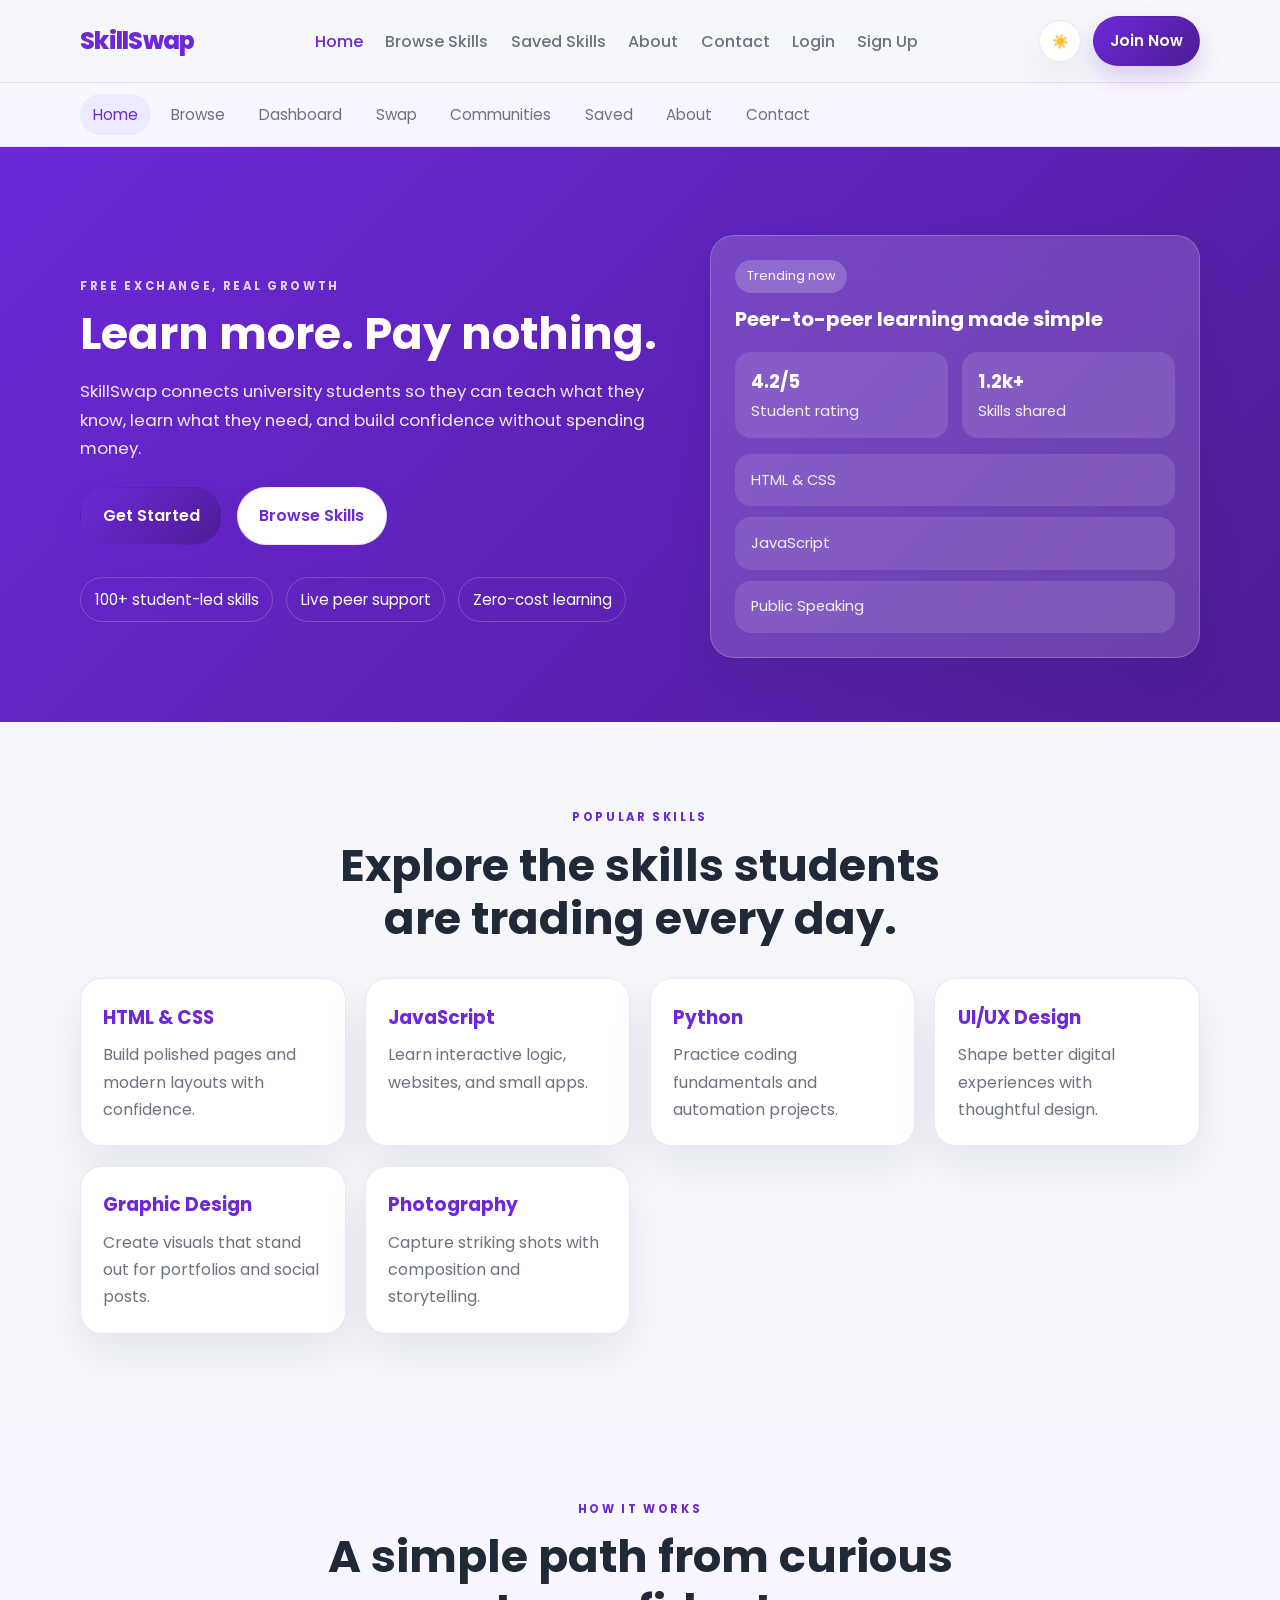
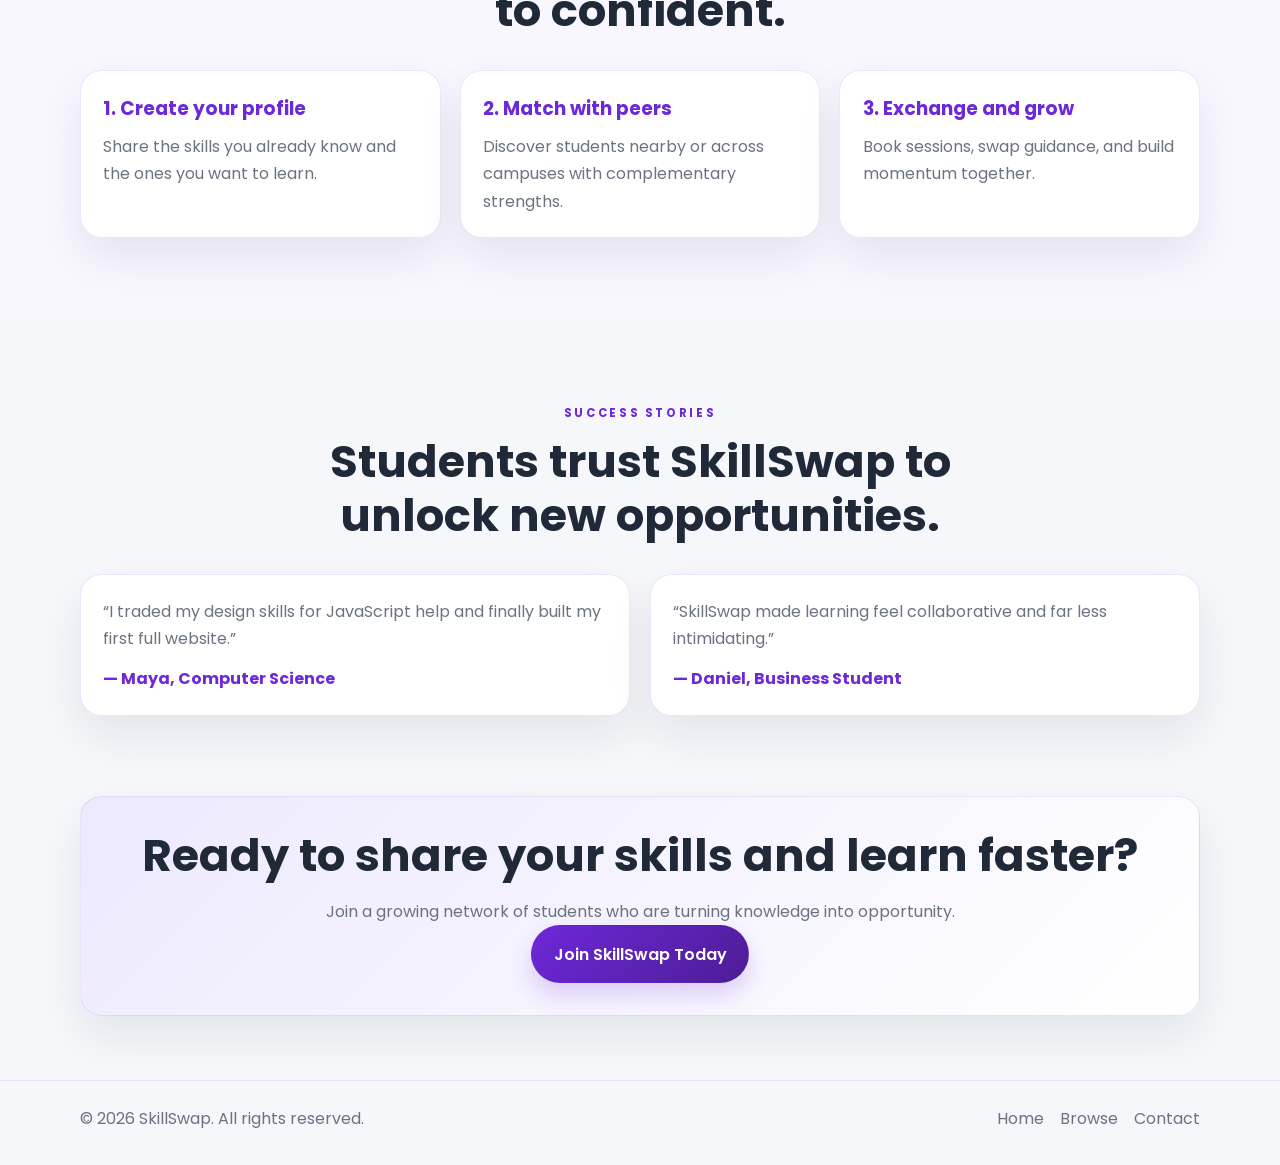
==== index.html @ 68f33d61 "feat: add all pages and assets" ====
<!DOCTYPE html>
<html lang="en">
  <head>
    <meta charset="UTF-8" />
    <meta name="viewport" content="width=device-width, initial-scale=1.0" />
    <title>SkillSwap | Learn by Sharing</title>
    <meta name="description" content="SkillSwap helps university students exchange skills for free and grow together." />
    <link rel="preconnect" href="https://fonts.googleapis.com" />
    <link rel="preconnect" href="https://fonts.gstatic.com" crossorigin />
    <link href="https://fonts.googleapis.com/css2?family=Poppins:wght@300;400;500;600;700;800&display=swap" rel="stylesheet" />
    <link rel="stylesheet" href="css/style.css" />
  </head>
  <body>
    <header class="site-header">
      <nav class="navbar container">
        <a href="index.html" class="logo">SkillSwap</a>

        <button class="nav-toggle" aria-label="Toggle navigation" aria-expanded="false">
          <span></span>
          <span></span>
          <span></span>
        </button>

        <ul class="nav-links">
          <li><a href="index.html" class="active">Home</a></li>
          <li><a href="browse.html">Browse Skills</a></li>
         
          <li><a href="saved-skills.html">Saved Skills</a></li>
          <li><a href="about.html">About</a></li>
          <li><a href="contact.html">Contact</a></li>
          <li><a href="login.html" data-auth="login">Login</a></li>
          <li><a href="signup.html" data-auth="signup">Sign Up</a></li>
        </ul>

        <div class="nav-actions">
          <button class="theme-toggle" type="button" aria-label="Toggle color theme">
            <span class="theme-toggle__icon">☀️</span>
          </button>
          <a href="contact.html" class="btn btn-sm">Join Now</a>
        </div>
      </nav>
    </header>

    <main>
      <section class="hero">
        <div class="container hero-grid">
          <div class="hero-copy">
            <p class="eyebrow">Free exchange, real growth</p>
            <h1>Learn more. Pay nothing.</h1>
            <p class="hero-text">
              SkillSwap connects university students so they can teach what they know, learn what they need, and build confidence without spending money.
            </p>
            <div class="hero-actions">
              <a href="browse.html" class="btn">Get Started</a>
              <a href="browse.html" class="btn btn-secondary">Browse Skills</a>
            </div>
            <ul class="hero-highlights">
              <li>100+ student-led skills</li>
              <li>Live peer support</li>
              <li>Zero-cost learning</li>
            </ul>
          </div>

          <div class="hero-card">
            <div class="hero-card__top">
              <span class="chip">Trending now</span>
              <h3>Peer-to-peer learning made simple</h3>
            </div>
            <div class="hero-card__stats">
              <div>
                <strong>4.2/5</strong>
                <span>Student rating</span>
              </div>
              <div>
                <strong>1.2k+</strong>
                <span>Skills shared</span>
              </div>
            </div>
            <div class="hero-card__list">
              <div>HTML & CSS</div>
              <div>JavaScript</div>
              <div>Public Speaking</div>
            </div>
          </div>
        </div>
      </section>

      <section class="section container">
        <div class="section-heading">
          <p class="eyebrow">Popular Skills</p>
          <h2>Explore the skills students are trading every day.</h2>
        </div>

        <div class="skills-grid">
          <article class="skill-card">
            <h3>HTML & CSS</h3>
            <p>Build polished pages and modern layouts with confidence.</p>
          </article>
          <article class="skill-card">
            <h3>JavaScript</h3>
            <p>Learn interactive logic, websites, and small apps.</p>
          </article>
          <article class="skill-card">
            <h3>Python</h3>
            <p>Practice coding fundamentals and automation projects.</p>
          </article>
          <article class="skill-card">
            <h3>UI/UX Design</h3>
            <p>Shape better digital experiences with thoughtful design.</p>
          </article>
          <article class="skill-card">
            <h3>Graphic Design</h3>
            <p>Create visuals that stand out for portfolios and social posts.</p>
          </article>
          <article class="skill-card">
            <h3>Photography</h3>
            <p>Capture striking shots with composition and storytelling.</p>
          </article>
        </div>
      </section>

      <section class="section section-alt">
        <div class="container">
          <div class="section-heading">
            <p class="eyebrow">How it works</p>
            <h2>A simple path from curious to confident.</h2>
          </div>

          <div class="steps-grid">
            <article class="info-card">
              <h3>1. Create your profile</h3>
              <p>Share the skills you already know and the ones you want to learn.</p>
            </article>
            <article class="info-card">
              <h3>2. Match with peers</h3>
              <p>Discover students nearby or across campuses with complementary strengths.</p>
            </article>
            <article class="info-card">
              <h3>3. Exchange and grow</h3>
              <p>Book sessions, swap guidance, and build momentum together.</p>
            </article>
          </div>
        </div>
      </section>

      <section class="section container">
        <div class="section-heading">
          <p class="eyebrow">Success stories</p>
          <h2>Students trust SkillSwap to unlock new opportunities.</h2>
        </div>

        <div class="testimonial-grid">
          <article class="testimonial-card">
            <p>“I traded my design skills for JavaScript help and finally built my first full website.”</p>
            <strong>— Maya, Computer Science</strong>
          </article>
          <article class="testimonial-card">
            <p>“SkillSwap made learning feel collaborative and far less intimidating.”</p>
            <strong>— Daniel, Business Student</strong>
          </article>
        </div>
      </section>

      <section class="section cta-section">
        <div class="container cta-box">
          <h2>Ready to share your skills and learn faster?</h2>
          <p>Join a growing network of students who are turning knowledge into opportunity.</p>
          <a href="contact.html" class="btn">Join SkillSwap Today</a>
        </div>
      </section>
    </main>

    <footer class="site-footer">
      <div class="container footer-content">
        <p>© 2026 SkillSwap. All rights reserved.</p>
        <div class="footer-links">
          <a href="index.html">Home</a>
          <a href="browse.html">Browse</a>
          <a href="contact.html">Contact</a>
        </div>
      </div>
    </footer>

    <script src="js/script.js"></script>
  </body>
</html>
---- css/style.css ----
:root {
  --primary: #6d28d9;
  --primary-dark: #4c1d95;
  --primary-soft: #ede9fe;
  --bg: #f5f7fb;
  --surface: #ffffff;
  --surface-2: #f8f6ff;
  --text: #1f2937;
  --muted: #6b7280;
  --border: rgba(109, 40, 217, 0.12);
  --shadow: 0 20px 45px rgba(17, 24, 39, 0.08);
}

body.dark {
  --primary: #a78bfa;
  --primary-dark: #c4b5fd;
  --primary-soft: rgba(167, 139, 250, 0.14);
  --bg: #07111f;
  --surface: #0f172a;
  --surface-2: #111c33;
  --text: #f8fafc;
  --muted: #cbd5e1;
  --border: rgba(255, 255, 255, 0.12);
  --shadow: 0 20px 45px rgba(2, 8, 23, 0.35);
}

* {
  box-sizing: border-box;
  margin: 0;
  padding: 0;
}

html {
  scroll-behavior: smooth;
  font-size: clamp(14px, 0.95vw + 0.55rem, 16px);
}

body {
  font-family: "Poppins", sans-serif;
  background: var(--bg);
  color: var(--text);
  line-height: 1.7;
  transition: background 0.25s ease, color 0.25s ease;
  overflow-x: hidden;
}

a {
  color: inherit;
  text-decoration: none;
}

img {
  max-width: 100%;
  display: block;
}

.container {
  width: min(1120px, calc(100% - 2rem));
  margin: 0 auto;
}

.site-header {
  position: sticky;
  top: 0;
  z-index: 1000;
  backdrop-filter: blur(16px);
  background: rgba(245, 247, 251, 0.8);
  border-bottom: 1px solid var(--border);
}

body.dark .site-header {
  background: rgba(7, 17, 31, 0.8);
}

.dashboard-card,
.auth-card,
.skill-card,
.lesson-view-card,
.info-card,
.contact-card,
.faq-card {
  background: var(--surface);
  border: 1px solid var(--border);
  border-radius: 24px;
  padding: 1.4rem;
  box-shadow: var(--shadow);
}

.dashboard-grid {
  display: grid;
  grid-template-columns: repeat(2, minmax(0, 1fr));
  gap: 1.25rem;
  margin-top: 1.5rem;
}

.dashboard-card h3,
.lesson-view-card h3 {
  margin-bottom: 0.8rem;
}

.stat-row {
  display: flex;
  flex-wrap: wrap;
  gap: 0.8rem;
  margin-top: 0.8rem;
}

.stat-block,
.badge-item,
.lesson-item,
.rec-item {
  background: var(--surface-2);
  border: 1px solid var(--border);
  border-radius: 16px;
  padding: 0.8rem 0.95rem;
}

.status-pill {
  display: inline-block;
  margin-top: 0.5rem;
  background: var(--primary-soft);
  color: var(--primary);
  padding: 0.3rem 0.6rem;
  border-radius: 999px;
  font-size: 0.8rem;
}

.lesson-structure pre,
.visual-code {
  background: var(--surface-2);
  border: 1px solid var(--border);
  border-radius: 16px;
  padding: 1rem;
  overflow-x: auto;
  white-space: pre-wrap;
}

@media (max-width: 900px) {
  .dashboard-grid {
    grid-template-columns: 1fr;
  }
}

.navbar {
  display: flex;
  justify-content: space-between;
  align-items: center;
  padding: 1rem 0;
  gap: 1rem;
}

.logo {
  font-size: 1.5rem;
  font-weight: 800;
  color: var(--primary);
  letter-spacing: -0.03em;
}

.nav-links {
  display: flex;
  gap: 1.4rem;
  list-style: none;
  align-items: center;
}

.nav-links a {
  font-weight: 500;
  color: var(--muted);
  transition: color 0.25s ease;
}

.nav-links a:hover,
.nav-links a.active {
  color: var(--primary);
}

.nav-actions {
  display: flex;
  align-items: center;
  gap: 0.75rem;
}

.quick-nav {
  border-bottom: 1px solid var(--border);
  background: var(--surface-2);
}

.quick-nav__links {
  display: flex;
  flex-wrap: wrap;
  gap: 0.5rem;
  padding: 0.7rem 0;
}

.quick-nav__link {
  padding: 0.45rem 0.8rem;
  border-radius: 999px;
  color: var(--muted);
  font-size: 0.95rem;
  transition: background 0.2s ease, color 0.2s ease;
}

.quick-nav__link:hover,
.quick-nav__link.active {
  background: var(--primary-soft);
  color: var(--primary);
}

.theme-toggle {
  border: 1px solid var(--border);
  background: var(--surface);
  color: var(--text);
  width: 42px;
  height: 42px;
  border-radius: 50%;
  cursor: pointer;
  display: grid;
  place-items: center;
  box-shadow: var(--shadow);
}

.btn,
.btn-secondary {
  display: inline-flex;
  align-items: center;
  justify-content: center;
  border-radius: 999px;
  font-weight: 600;
  padding: 0.9rem 1.35rem;
  border: 1px solid transparent;
  transition: transform 0.25s ease, box-shadow 0.25s ease, background 0.25s ease;
}

.btn {
  background: linear-gradient(135deg, var(--primary), var(--primary-dark));
  color: white;
  box-shadow: 0 12px 24px rgba(109, 40, 217, 0.2);
}

.btn:hover,
.btn-secondary:hover {
  transform: translateY(-2px);
}

.btn-secondary {
  background: var(--surface);
  color: var(--primary);
  border-color: var(--border);
}

.btn-sm {
  padding: 0.7rem 1rem;
  font-size: 0.95rem;
}

.nav-toggle {
  display: none;
  flex-direction: column;
  gap: 5px;
  background: transparent;
  border: 0;
  cursor: pointer;
  padding: 0.3rem;
}

.nav-toggle span {
  width: 24px;
  height: 2px;
  border-radius: 999px;
  background: var(--text);
}

.hero {
  padding: 5.5rem 0 4rem;
  background: linear-gradient(135deg, var(--primary), var(--primary-dark));
  color: white;
}

.hero-grid {
  display: grid;
  grid-template-columns: 1.1fr 0.9fr;
  gap: 2rem;
  align-items: center;
}

.eyebrow {
  display: inline-block;
  text-transform: uppercase;
  letter-spacing: 0.23em;
  font-size: 0.72rem;
  font-weight: 700;
  color: rgba(255, 255, 255, 0.8);
  margin-bottom: 0.7rem;
}

.hero h1,
.page-hero h1,
.section-heading h2,
.cta-box h2 {
  font-size: clamp(2rem, 3.5vw, 3rem);
  line-height: 1.2;
  margin-bottom: 1rem;
}

.hero-text,
.page-hero p,
.section-heading p,
.cta-box p,
.skill-card p,
.info-card p,
.testimonial-card p,
.contact-card p,
.faq-list p {
  color: var(--muted);
}

.hero-copy .hero-text {
  color: rgba(255, 255, 255, 0.9);
  font-size: 1.05rem;
  max-width: 620px;
}

.hero-actions {
  display: flex;
  flex-wrap: wrap;
  gap: 0.9rem;
  margin: 1.5rem 0;
}

.hero-highlights {
  list-style: none;
  display: flex;
  flex-wrap: wrap;
  gap: 0.8rem;
  padding-top: 0.5rem;
}

.hero-highlights li {
  border: 1px solid rgba(255, 255, 255, 0.2);
  padding: 0.55rem 0.85rem;
  border-radius: 999px;
  font-size: 0.95rem;
}

.hero-card {
  background: rgba(255, 255, 255, 0.16);
  border: 1px solid rgba(255, 255, 255, 0.2);
  border-radius: 1.5rem;
  padding: 1.5rem;
  backdrop-filter: blur(18px);
  box-shadow: var(--shadow);
}

.hero-card__top h3 {
  font-size: 1.25rem;
  margin-bottom: 1rem;
}

.chip {
  display: inline-flex;
  padding: 0.35rem 0.7rem;
  border-radius: 999px;
  background: rgba(255, 255, 255, 0.2);
  font-size: 0.8rem;
  margin-bottom: 0.6rem;
}

.hero-card__stats {
  display: grid;
  grid-template-columns: repeat(2, 1fr);
  gap: 0.9rem;
  margin-bottom: 1rem;
}

.hero-card__stats div,
.hero-card__list div {
  padding: 0.85rem 0.95rem;
  border-radius: 1rem;
  background: rgba(255, 255, 255, 0.12);
}

.hero-card__stats strong {
  display: block;
  font-size: 1.15rem;
}

.hero-card__stats span,
.hero-card__list div {
  color: rgba(255, 255, 255, 0.9);
  font-size: 0.92rem;
}

.hero-card__list {
  display: grid;
  gap: 0.7rem;
}

.section {
  padding: 5rem 0;
}

.section-alt {
  background: var(--surface-2);
}

.section-heading {
  text-align: center;
  max-width: 680px;
  margin: 0 auto 2rem;
}

.section-heading .eyebrow {
  color: var(--primary);
}

.section-heading h2,
.page-hero h1,
.cta-box h2 {
  color: var(--text);
}

.skills-grid,
.steps-grid,
.testimonial-grid,
.about-grid {
  display: grid;
  gap: 1.2rem;
}

.skills-grid,
.testimonial-grid {
  grid-template-columns: repeat(auto-fit, minmax(min(220px, 100%), 1fr));
}

.steps-grid,
.about-grid {
  grid-template-columns: repeat(auto-fit, minmax(min(240px, 100%), 1fr));
}

.skill-card,
.info-card,
.testimonial-card,
.contact-card,
.search-panel,
.cta-box,
.contact-form,
.dashboard-card,
.detail-card,
.lesson-card {
  min-width: 0;
}

.skill-card,
.info-card,
.testimonial-card,
.contact-card,
.search-panel,
.cta-box,
.contact-form {
  background: var(--surface);
  border: 1px solid var(--border);
  box-shadow: var(--shadow);
  border-radius: 1.35rem;
}

.skill-card,
.info-card,
.testimonial-card,
.contact-card,
.contact-form {
  padding: 1.4rem;
}

.skill-card:hover,
.info-card:hover,
.testimonial-card:hover,
.contact-card:hover {
  transform: translateY(-4px);
  box-shadow: 0 24px 45px rgba(17, 24, 39, 0.12);
  transition: transform 0.25s ease, box-shadow 0.25s ease;
}

.wide-card {
  grid-column: span 2;
}

.page-shell {
  padding: 3rem 0 4rem;
}

.page-hero {
  text-align: center;
  max-width: 760px;
  margin: 0 auto 2rem;
}

.page-hero .eyebrow {
  color: var(--primary);
}

.search-panel {
  padding: 1.2rem;
  margin-bottom: 1.5rem;
}

.search-controls {
  display: flex;
  gap: 1rem;
  align-items: center;
  flex-wrap: wrap;
}

.skill-search {
  flex: 1 1 260px;
  padding: 0.95rem 1rem;
  border-radius: 999px;
  border: 1px solid var(--border);
  outline: none;
  background: var(--surface-2);
  color: var(--text);
}

.tag-row {
  display: flex;
  flex-wrap: wrap;
  gap: 0.7rem;
  margin-top: 0.9rem;
}

.tag {
  display: inline-flex;
  padding: 0.4rem 0.8rem;
  border-radius: 999px;
  background: var(--primary-soft);
  color: var(--primary);
  font-size: 0.9rem;
  border: 0;
  cursor: pointer;
  font-family: inherit;
}

.filter-tag.active {
  background: var(--primary);
  color: white;
}

.skill-card h3,
.info-card h3,
.contact-card h3 {
  color: var(--primary);
  margin-bottom: 0.5rem;
}

.skill-card__top {
  display: flex;
  justify-content: space-between;
  align-items: center;
  gap: 0.8rem;
  margin-bottom: 0.6rem;
}

.pill {
  display: inline-flex;
  align-items: center;
  padding: 0.3rem 0.65rem;
  border-radius: 999px;
  background: var(--primary-soft);
  color: var(--primary);
  font-size: 0.75rem;
  font-weight: 700;
}

.skill-card__actions {
  display: flex;
  gap: 0.7rem;
  flex-wrap: wrap;
  margin-top: 1rem;
}

.btn-small {
  padding: 0.65rem 0.95rem;
  font-size: 0.9rem;
}

.learning-panel {
  margin-top: 1.5rem;
  border: 1px solid var(--border);
  background: var(--surface);
  border-radius: 1.35rem;
  box-shadow: var(--shadow);
  padding: 1.2rem 1.4rem;
}

.learning-panel__content h3 {
  color: var(--primary);
  margin-bottom: 0.5rem;
}

.learning-panel__content ul {
  margin-top: 0.8rem;
  padding-left: 1.1rem;
  color: var(--muted);
}

.learning-panel__content li + li {
  margin-top: 0.35rem;
}

.testimonial-card strong {
  display: block;
  margin-top: 0.8rem;
  color: var(--primary);
}

.cta-section {
  padding: 0 0 4rem;
}

.cta-box {
  padding: 2rem;
  text-align: center;
  background: linear-gradient(135deg, var(--primary-soft), var(--surface));
}

.contact-grid {
  display: grid;
  grid-template-columns: 0.9fr 1.1fr;
  gap: 1.2rem;
  margin-bottom: 2rem;
}

.contact-form {
  display: flex;
  flex-direction: column;
  gap: 1rem;
}

.form-row {
  display: grid;
  gap: 1rem;
  grid-template-columns: repeat(2, minmax(0, 1fr));
}

label {
  display: flex;
  flex-direction: column;
  gap: 0.45rem;
  font-weight: 500;
}

input,
textarea,
select {
  border: 1px solid var(--border);
  padding: 0.9rem 1rem;
  border-radius: 0.95rem;
  font: inherit;
  color: var(--text);
  background: var(--surface-2);
}

input:focus,
textarea:focus,
select:focus {
  outline: 2px solid var(--primary-soft);
  border-color: var(--primary);
}

.form-status {
  min-height: 1.4rem;
  font-size: 0.95rem;
  color: var(--primary);
}

.faq-list {
  display: grid;
  gap: 0.9rem;
}

.faq-list details {
  border: 1px solid var(--border);
  background: var(--surface);
  padding: 1rem 1.1rem;
  border-radius: 1rem;
}

.faq-list summary {
  cursor: pointer;
  font-weight: 600;
}

.faq-list p {
  margin-top: 0.6rem;
}

.auth-shell {
  display: grid;
  place-items: center;
  min-height: 70vh;
}

.auth-card,
.profile-card {
  max-width: 640px;
  width: 100%;
  padding: 2rem;
  background: var(--surface);
  border: 1px solid var(--border);
  border-radius: 1.5rem;
  box-shadow: var(--shadow);
}

.auth-card h1,
.profile-card h1 {
  margin-bottom: 1rem;
}

.auth-form {
  margin-top: 1rem;
}

.auth-link {
  margin-top: 1rem;
  color: var(--muted);
}

.auth-link a {
  color: var(--primary);
  font-weight: 600;
}

.dashboard-grid {
  display: grid;
  grid-template-columns: repeat(2, minmax(0, 1fr));
  gap: 1.2rem;
}

.dashboard-card {
  background: var(--surface);
  border: 1px solid var(--border);
  border-radius: 1.35rem;
  padding: 1.4rem;
  box-shadow: var(--shadow);
}

.dashboard-card h3 {
  color: var(--primary);
  margin-bottom: 0.9rem;
}

.hero-panel {
  grid-column: 1 / -1;
  display: flex;
  flex-wrap: wrap;
  justify-content: space-between;
  gap: 1rem;
  align-items: center;
}

.dashboard-actions {
  display: flex;
  gap: 0.75rem;
  flex-wrap: wrap;
}

.progress-bar {
  height: 10px;
  border-radius: 999px;
  background: var(--primary-soft);
  overflow: hidden;
  margin: 0.6rem 0 0.3rem;
}

.progress-bar span {
  display: block;
  height: 100%;
  border-radius: inherit;
  background: linear-gradient(135deg, var(--primary), var(--primary-dark));
}

.badge-list,
.lesson-list,
.stat-list {
  display: flex;
  flex-direction: column;
  gap: 0.6rem;
}

.badge-item,
.lesson-item,
.stat-item {
  padding: 0.8rem 0.95rem;
  border-radius: 1rem;
  background: var(--surface-2);
  border: 1px solid var(--border);
}

.lesson-item {
  display: flex;
  justify-content: space-between;
  align-items: center;
  gap: 0.8rem;
}

.lesson-item button {
  padding: 0.45rem 0.75rem;
}

.skill-detail-grid {
  display: grid;
  grid-template-columns: 1.1fr 0.9fr;
  gap: 1.2rem;
}

.detail-card,
.lesson-card {
  background: var(--surface);
  border: 1px solid var(--border);
  border-radius: 1.35rem;
  padding: 1.4rem;
  box-shadow: var(--shadow);
}

.detail-card h2,
.lesson-card h3 {
  color: var(--primary);
  margin-bottom: 0.75rem;
}

.detail-intro {
  font-size: 1.02rem;
  margin-bottom: 0.8rem;
  color: var(--muted);
}

.detail-meta {
  display: flex;
  flex-wrap: wrap;
  gap: 0.6rem;
  margin: 0.7rem 0 0.8rem;
}

.meta-pill {
  display: inline-flex;
  padding: 0.45rem 0.7rem;
  border-radius: 999px;
  background: var(--primary-soft);
  color: var(--primary);
  font-size: 0.9rem;
}

.roadmap-list,
.course-project-list {
  padding-left: 1.1rem;
  margin: 0.6rem 0 1rem;
  color: var(--muted);
}

.curriculum-grid {
  display: grid;
  grid-template-columns: repeat(3, minmax(0, 1fr));
  gap: 0.75rem;
  margin: 0.6rem 0 1rem;
}

.curriculum-card {
  background: var(--surface-2);
  border: 1px solid var(--border);
  border-radius: 1rem;
  padding: 0.9rem;
}

.module-level {
  font-size: 0.82rem;
  text-transform: uppercase;
  letter-spacing: 0.18em;
  font-weight: 700;
  color: var(--primary);
  margin-bottom: 0.55rem;
}

.curriculum-card ul {
  padding-left: 1rem;
  color: var(--muted);
}

.lesson-item.is-complete {
  border-color: rgba(109, 40, 217, 0.3);
  background: linear-gradient(135deg, rgba(237, 233, 254, 0.9), rgba(248, 246, 255, 0.9));
}

body.dark .lesson-item.is-complete {
  background: linear-gradient(135deg, rgba(167, 139, 250, 0.16), rgba(17, 28, 51, 0.95));
}

.detail-actions {
  display: flex;
  flex-wrap: wrap;
  gap: 0.75rem;
  margin-top: 1rem;
}

.notes-box {
  width: 100%;
  margin-top: 0.5rem;
}

.lesson-view {
  margin-top: 1rem;
}

.lesson-view-card {
  background: var(--surface-2);
  border: 1px solid var(--border);
  padding: 1rem;
  border-radius: 1rem;
}

.lesson-view-card .lesson-desc {
  color: var(--muted);
  margin-bottom: 0.6rem;
}

.lesson-structure { display: grid; gap: .55rem; }
.lesson-structure h4 { color: var(--primary); margin-top: 1.05rem; }
.lesson-structure ol, .lesson-structure ul { padding-left: 1.35rem; color: var(--muted); }
.quiz-block { padding: 1rem; border: 1px solid var(--border); background: var(--surface); border-radius: .9rem; }
.quiz-block .quiz-opt { margin: .35rem .35rem .1rem 0; }
.quiz-opt.is-correct { background: #15803d; border-color: #15803d; color: #fff; }
.quiz-opt.is-wrong { background: #b91c1c; border-color: #b91c1c; color: #fff; }
.quiz-feedback { min-height: 1.5rem; color: var(--primary); font-weight: 600; margin-top: .6rem; }

.code-editor {
  width: 100%;
  font-family: monospace;
  font-size: 0.9rem;
  padding: 0.6rem;
  border: 1px solid var(--border);
  border-radius: 0.6rem;
  background: var(--surface);
}

.code-preview iframe {
  width: 100%;
  height: 220px;
  border: 1px solid var(--border);
  border-radius: 0.6rem;
}

.lesson-link {
  background: transparent;
  border: 0;
  color: var(--primary);
  font-weight: 600;
  cursor: pointer;
  padding: 0;
}

.stat-row {
  display:flex;
  gap:1rem;
  margin:0.6rem 0;
}

.stat-block{
  background:var(--surface-2);
  border:1px solid var(--border);
  padding:0.8rem 1rem;
  border-radius:0.8rem;
  text-align:center;
}
.stat-label{font-size:0.85rem;color:var(--muted)}

.rec-list{display:flex;flex-wrap:wrap;gap:0.5rem}
.rec-item{background:var(--surface-2);padding:0.5rem 0.7rem;border-radius:0.6rem;border:1px solid var(--border)}

/* small micro-animations */
.btn{transition:transform .12s ease, box-shadow .12s ease}
.btn:active{transform:translateY(1px)}
.lesson-item{transition:background .16s ease, border-color .16s ease}
.lesson-item:hover{transform:translateY(-2px)}

/* accessibility focus */
a:focus, button:focus, .lesson-link:focus{outline:3px solid rgba(109,40,217,0.18);outline-offset:3px}

.status-pill {
  display: inline-flex;
  padding: 0.35rem 0.65rem;
  border-radius: 999px;
  background: var(--primary-soft);
  color: var(--primary);
  font-size: 0.8rem;
}

.site-footer {
  padding: 1.5rem 0 2rem;
  border-top: 1px solid var(--border);
}

.footer-content {
  display: flex;
  justify-content: space-between;
  gap: 1rem;
  align-items: center;
  color: var(--muted);
}

.footer-links {
  display: flex;
  gap: 1rem;
}

.skill-card.is-hidden {
  display: none;
}

.swap-builder { max-width: 820px; margin: 0 auto; }
.profile-photo-row { display: flex; align-items: center; gap: 1rem; padding: .9rem; border: 1px dashed var(--border); border-radius: 1rem; background: var(--surface-2); }
.profile-photo { width: 76px; height: 76px; border-radius: 50%; object-fit: cover; border: 3px solid var(--primary-soft); background: var(--primary-soft); }
.profile-photo-row label { flex: 1; }
.swap-section { padding: 2rem 0; }
.swap-request-list { display: grid; gap: 1rem; max-width: 820px; margin: 0 auto; }
.swap-request { background: var(--surface); border: 1px solid var(--border); border-radius: 1.2rem; box-shadow: var(--shadow); padding: 1.2rem; }
.swap-request__top { display: flex; justify-content: space-between; gap: 1rem; align-items: start; flex-wrap: wrap; }
.swap-request p { color: var(--muted); margin-top: .5rem; }
.swap-request__actions { display: flex; flex-wrap: wrap; gap: .7rem; margin-top: 1rem; }
.match-meta { display: flex; gap: .5rem; flex-wrap: wrap; margin: .8rem 0; }

@media (max-width: 520px) {
  .profile-photo-row { align-items: flex-start; flex-direction: column; }
}

@media (max-width: 900px) {
  .hero-grid,
  .contact-grid,
  .skill-detail-grid,
  .dashboard-grid {
    grid-template-columns: 1fr;
  }

  .wide-card {
    grid-column: span 1;
  }
}

@media (max-width: 760px) {
  .nav-toggle {
    display: flex;
  }

  .nav-links {
    position: absolute;
    right: 1rem;
    top: 4.3rem;
    flex-direction: column;
    align-items: flex-start;
    padding: 1rem 1.2rem;
    background: var(--surface);
    border: 1px solid var(--border);
    border-radius: 1rem;
    box-shadow: var(--shadow);
    opacity: 0;
    pointer-events: none;
    transform: translateY(-8px);
    transition: all 0.25s ease;
  }

  .nav-links.open {
    opacity: 1;
    pointer-events: auto;
    transform: translateY(0);
  }

  .nav-actions .btn-sm {
    display: none;
  }

  .quick-nav__links {
    overflow-x: auto;
    padding-bottom: 0.6rem;
  }

  .curriculum-grid {
    grid-template-columns: 1fr;
  }

  .hero {
    padding-top: 4rem;
  }

  .hero-actions,
  .search-controls {
    flex-direction: column;
    align-items: stretch;
  }

  .form-row {
    grid-template-columns: 1fr;
  }

  .footer-content {
    flex-direction: column;
    text-align: center;
  }
}

@media (max-width: 520px) {
  .section,
  .page-shell {
    padding: 3.5rem 0;
  }

  .hero-card,
  .contact-card,
  .skill-card,
  .info-card,
  .testimonial-card,
  .search-panel,
  .cta-box,
  .contact-form {
    border-radius: 1.1rem;
  }

  .page-shell {
    padding-top: 2rem;
  }

  .contact-card {
    padding: 1.2rem;
  }
}
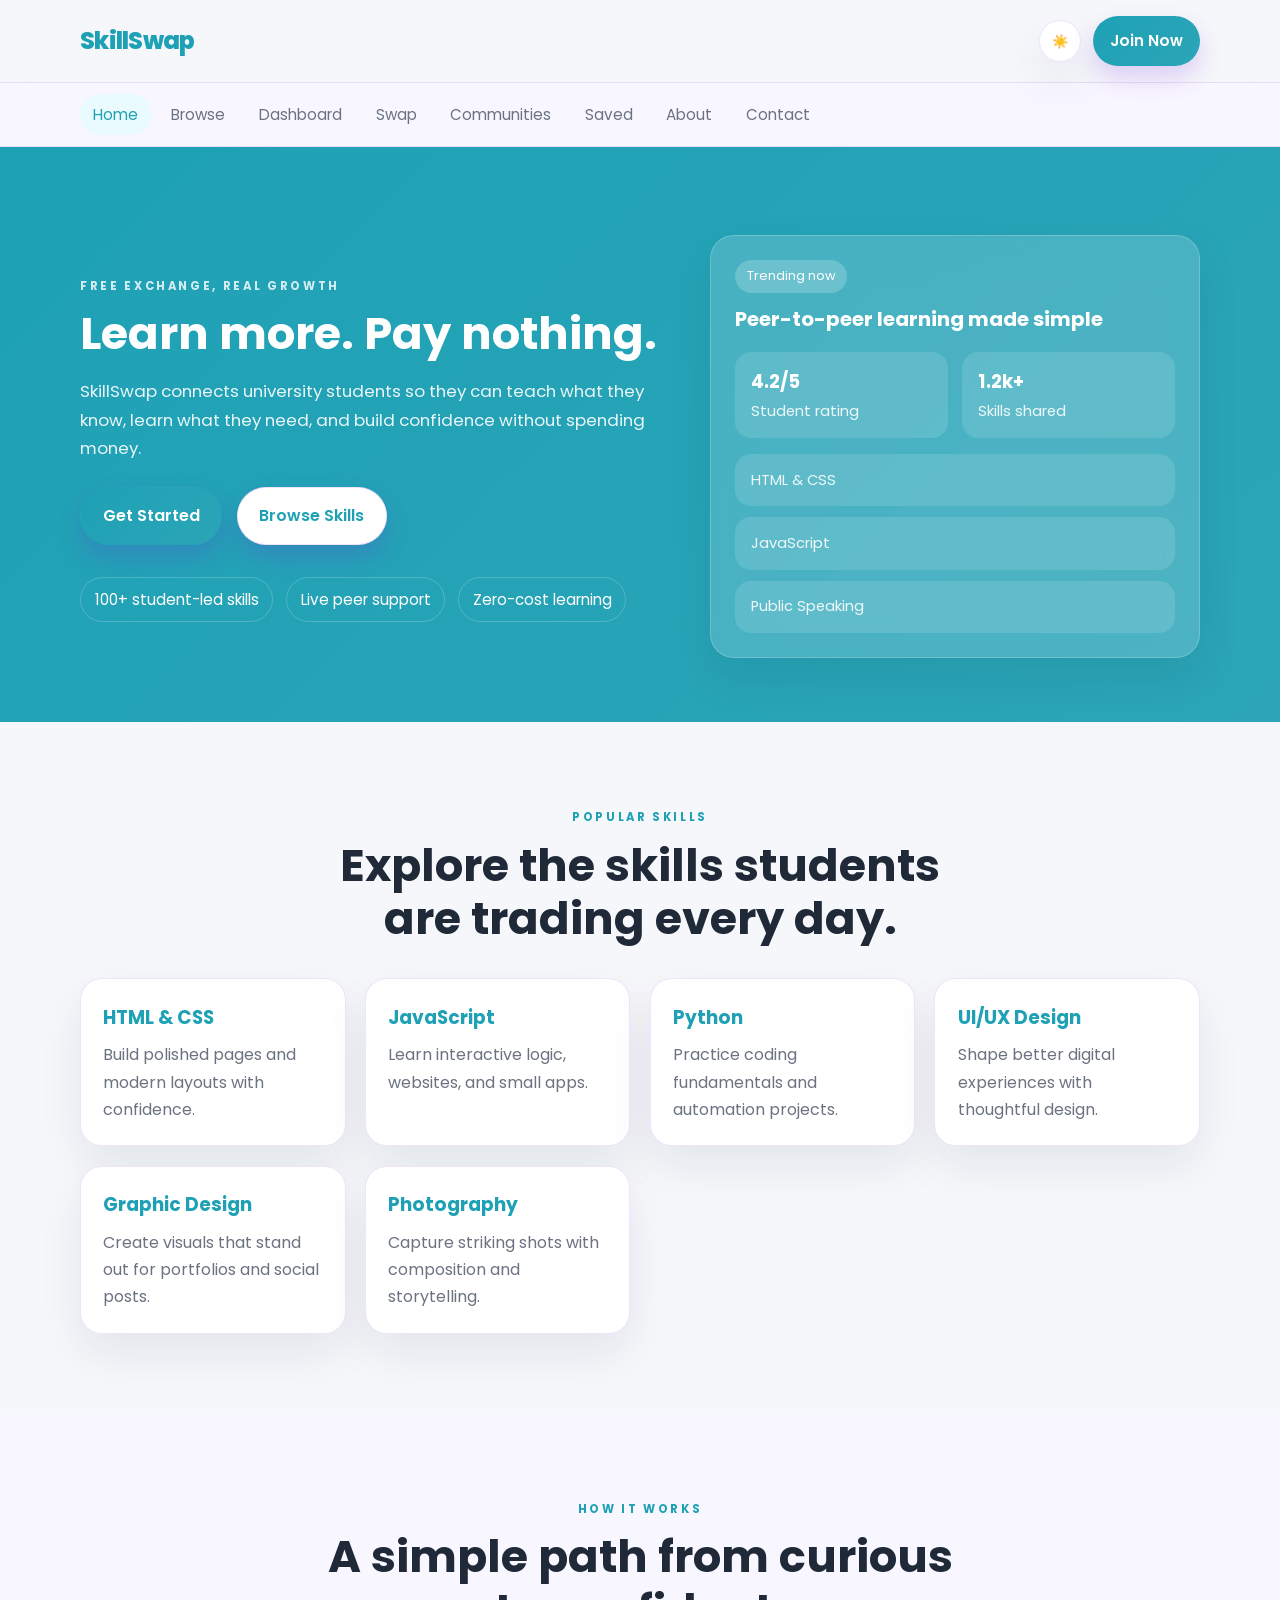
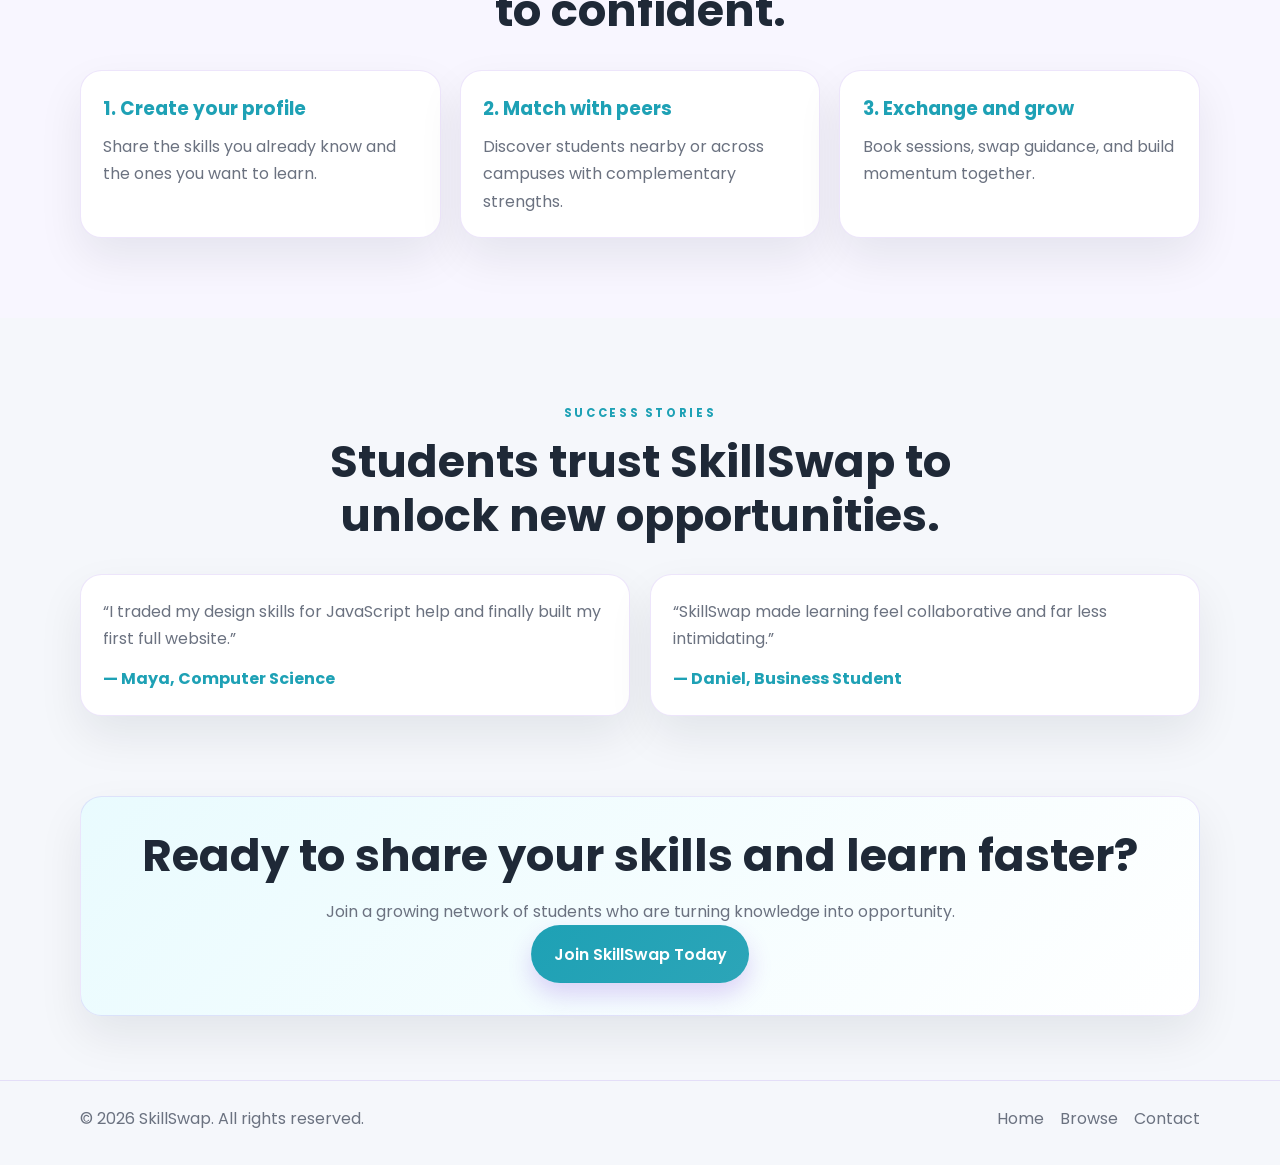
==== commit e85ec8a8: "latest version" ====
--- a/index.html
+++ b/index.html
@@ -21,16 +21,7 @@
           <span></span>
         </button>
 
-        <ul class="nav-links">
-          <li><a href="index.html" class="active">Home</a></li>
-          <li><a href="browse.html">Browse Skills</a></li>
-         
-          <li><a href="saved-skills.html">Saved Skills</a></li>
-          <li><a href="about.html">About</a></li>
-          <li><a href="contact.html">Contact</a></li>
-          <li><a href="login.html" data-auth="login">Login</a></li>
-          <li><a href="signup.html" data-auth="signup">Sign Up</a></li>
-        </ul>
+        
 
         <div class="nav-actions">
           <button class="theme-toggle" type="button" aria-label="Toggle color theme">
--- a/css/style.css
+++ b/css/style.css
@@ -1,7 +1,7 @@
 :root {
-  --primary: #6d28d9;
-  --primary-dark: #4c1d95;
-  --primary-soft: #ede9fe;
+  --primary: #1ea1b5;
+  --primary-dark: #2ca5b8;
+  --primary-soft: #e9fbfe;
   --bg: #f5f7fb;
   --surface: #ffffff;
   --surface-2: #f8f6ff;
@@ -12,8 +12,8 @@
 }
 
 body.dark {
-  --primary: #a78bfa;
-  --primary-dark: #c4b5fd;
+  --primary: #1ea1b5;
+  --primary-dark: #2ca5b8;
   --primary-soft: rgba(167, 139, 250, 0.14);
   --bg: #07111f;
   --surface: #0f172a;
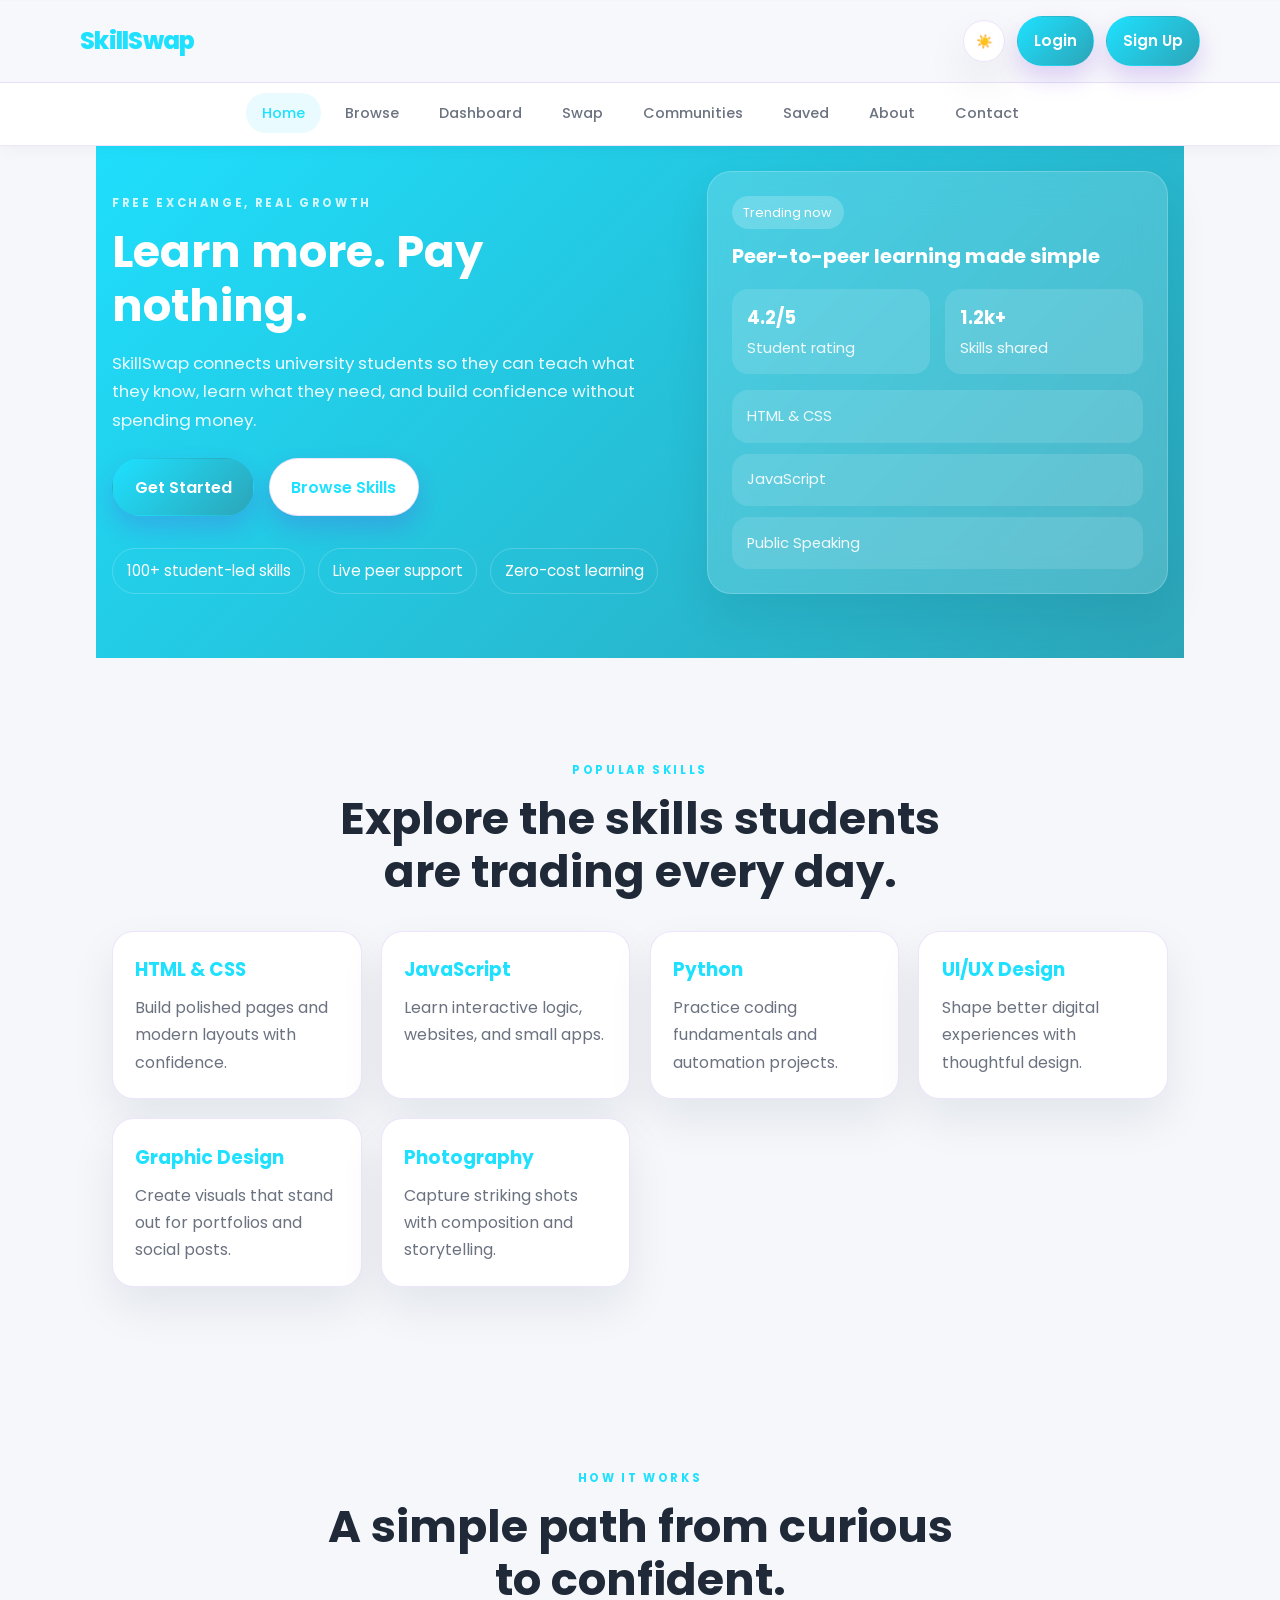
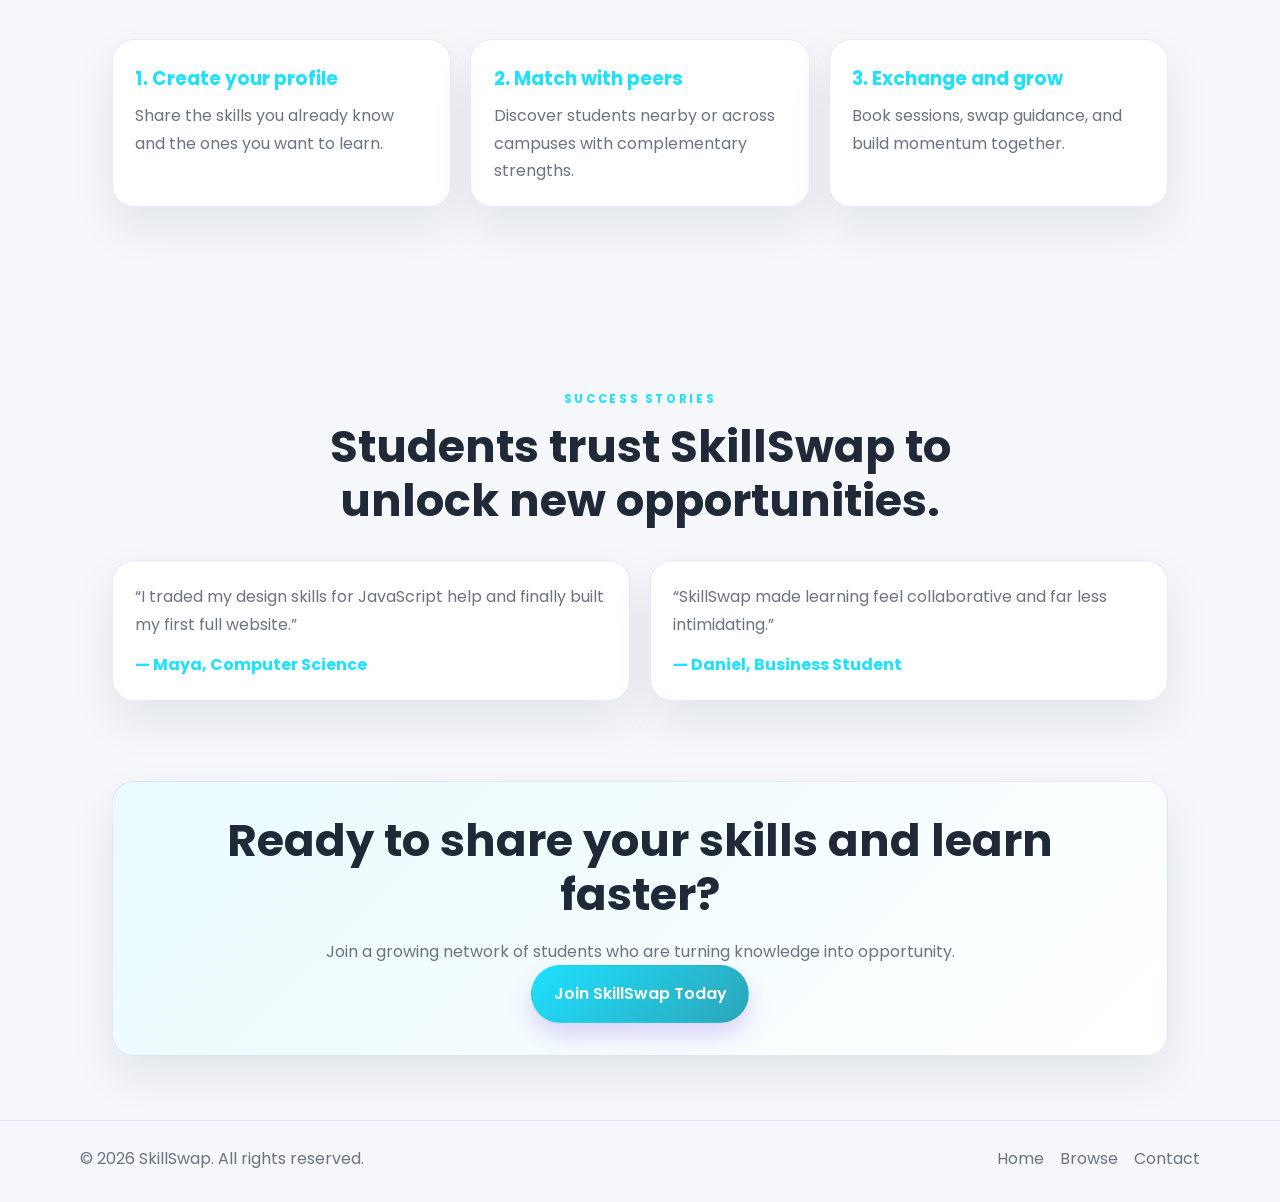
==== commit d3246bca: "latest version 001" ====
--- a/index.html
+++ b/index.html
@@ -14,20 +14,12 @@
     <header class="site-header">
       <nav class="navbar container">
         <a href="index.html" class="logo">SkillSwap</a>
-
-        <button class="nav-toggle" aria-label="Toggle navigation" aria-expanded="false">
-          <span></span>
-          <span></span>
-          <span></span>
-        </button>
-
-        
-
         <div class="nav-actions">
           <button class="theme-toggle" type="button" aria-label="Toggle color theme">
             <span class="theme-toggle__icon">☀️</span>
           </button>
-          <a href="contact.html" class="btn btn-sm">Join Now</a>
+          <a href="login.html" class="btn btn-sm" data-auth="login">Login</a>
+          <a href="signup.html" class="btn btn-sm" data-auth="signup">Sign Up</a>
         </div>
       </nav>
     </header>
--- a/css/style.css
+++ b/css/style.css
@@ -1,5 +1,5 @@
 :root {
-  --primary: #1ea1b5;
+  --primary: #1ee1ff;
   --primary-dark: #2ca5b8;
   --primary-soft: #e9fbfe;
   --bg: #f5f7fb;
@@ -12,7 +12,7 @@
 }
 
 body.dark {
-  --primary: #1ea1b5;
+  --primary: #1ee1ff;
   --primary-dark: #2ca5b8;
   --primary-soft: rgba(167, 139, 250, 0.14);
   --bg: #07111f;
@@ -253,15 +253,6 @@
   font-size: 0.95rem;
 }
 
-.nav-toggle {
-  display: none;
-  flex-direction: column;
-  gap: 5px;
-  background: transparent;
-  border: 0;
-  cursor: pointer;
-  padding: 0.3rem;
-}
 
 .nav-toggle span {
   width: 24px;
@@ -290,6 +281,7 @@
   font-size: 0.72rem;
   font-weight: 700;
   color: rgba(255, 255, 255, 0.8);
+  margin-top: 1.4rem;
   margin-bottom: 0.7rem;
 }
 
@@ -399,9 +391,7 @@
   padding: 5rem 0;
 }
 
-.section-alt {
-  background: var(--surface-2);
-}
+
 
 .section-heading {
   text-align: center;
@@ -993,7 +983,7 @@
 }
 
 .site-footer {
-  padding: 1.5rem 0 2rem;
+  padding-top: 1.5rem ;
   border-top: 1px solid var(--border);
 }
 
@@ -1129,3 +1119,271 @@
     padding: 1.2rem;
   }
 }
+/* ============================================
+   FIXED: Lower nav bar + content centering
+   Add these styles to css/style.css
+   ============================================ */
+
+/* Body padding for fixed lower nav */
+body {
+  padding-bottom: 30px; /* Space for fixed nav bar */
+}
+
+/* Make main content centered */
+main {
+  max-width: 1120px;
+  margin: 0 auto;
+  padding: 0 1rem;
+}
+
+/* Ensure containers center properly */
+.container {
+  width: min(1120px, calc(100% - 2rem));
+  margin: 0 auto;
+}
+
+/* Fixed lower navigation bar */
+.quick-nav,
+.lower-nav,
+.bottom-nav,
+.page-nav {
+  position: fixed;
+  top: 0;
+  padding-top: 80px;
+  left: 0;
+  right: 0;
+  z-index: 999;
+  background: var(--surface);
+  border-top: 1px solid var(--border);
+  box-shadow: 0 -4px 20px rgba(17, 24, 39, 0.08);
+}
+
+body.dark .quick-nav,
+body.dark .lower-nav,
+body.dark .bottom-nav,
+body.dark .page-nav {
+  background: var(--surface);
+  box-shadow: 0 -4px 20px rgba(0, 0, 0, 0.25);
+}
+
+/* Nav links container */
+.quick-nav__links {
+  display: flex;
+  justify-content: center;
+  flex-wrap: wrap;
+  gap: 0.5rem;
+  padding: 0.75rem 1rem;
+  max-width: 1120px;
+  margin: 0 auto;
+}
+
+/* Individual nav links */
+.quick-nav__link {
+  padding: 0.5rem 1rem;
+  border-radius: 999px;
+  color: var(--muted);
+  font-size: 0.9rem;
+  font-weight: 500;
+  transition: background 0.2s ease, color 0.2s ease;
+  white-space: nowrap;
+}
+
+.quick-nav__link:hover,
+.quick-nav__link.active {
+  background: var(--primary-soft);
+  color: var(--primary);
+}
+
+/* Mobile: scrollable on small screens */
+@media (max-width: 600px) {
+  .quick-nav__links {
+    justify-content: flex-start;
+    overflow-x: auto;
+    flex-wrap: nowrap;
+    -webkit-overflow-scrolling: touch;
+    scrollbar-width: none;
+  }
+
+  .quick-nav__links::-webkit-scrollbar {
+    display: none;
+  }
+
+  .quick-nav__link {
+    flex-shrink: 0;
+  }
+}
+
+/* Lesson content styles for full lesson view */
+.lesson-full-content {
+  padding: 1.5rem;
+}
+
+.lesson-header {
+  display: flex;
+  justify-content: space-between;
+  align-items: center;
+  margin-bottom: 1rem;
+  flex-wrap: wrap;
+  gap: 0.5rem;
+}
+
+.lesson-level-badge {
+  background: var(--primary-soft);
+  color: var(--primary);
+  padding: 0.35rem 0.75rem;
+  border-radius: 999px;
+  font-size: 0.85rem;
+  font-weight: 600;
+}
+
+.lesson-section {
+  margin-top: 1.25rem;
+  padding: 1rem;
+  background: var(--surface-2);
+  border-radius: 12px;
+  border: 1px solid var(--border);
+}
+
+.lesson-section h4 {
+  color: var(--primary);
+  margin-bottom: 0.5rem;
+  font-size: 1rem;
+}
+
+.lesson-section p {
+  color: var(--text);
+  line-height: 1.7;
+}
+
+.lesson-analogy {
+  background: linear-gradient(135deg, var(--primary-soft), var(--surface));
+  border-left: 4px solid var(--primary);
+}
+
+.lesson-project {
+  background: linear-gradient(135deg, rgba(34, 197, 94, 0.1), var(--surface));
+  border-left: 4px solid #22c55e;
+}
+
+.lesson-summary {
+  background: linear-gradient(135deg, rgba(59, 130, 246, 0.1), var(--surface));
+  border-left: 4px solid #3b82f6;
+}
+
+.lesson-tip,
+.lesson-interactive,
+.lesson-revision {
+  font-size: 0.95rem;
+}
+
+.visual-code {
+  background: var(--surface);
+  border: 1px solid var(--border);
+  border-radius: 8px;
+  padding: 1rem;
+  font-family: monospace;
+  font-size: 0.85rem;
+  white-space: pre-wrap;
+  overflow-x: auto;
+  color: var(--text);
+}
+
+.quiz-block {
+  margin-top: 1.5rem;
+  padding: 1.25rem;
+  background: var(--surface);
+  border: 2px solid var(--border);
+  border-radius: 16px;
+}
+
+.quiz-options {
+  display: flex;
+  flex-wrap: wrap;
+  gap: 0.5rem;
+  margin-top: 0.75rem;
+}
+
+.quiz-opt {
+  margin-right: 0.25rem;
+  margin-bottom: 0.25rem;
+}
+
+.quiz-opt.is-correct {
+  background: #15803d !important;
+  border-color: #15803d !important;
+  color: white !important;
+}
+
+.quiz-opt.is-wrong {
+  background: #b91c1c !important;
+  border-color: #b91c1c !important;
+  color: white !important;
+}
+
+.quiz-feedback {
+  margin-top: 0.75rem;
+  font-weight: 600;
+  min-height: 1.5rem;
+  color: var(--primary);
+}
+
+.lesson-nav {
+  display: flex;
+  justify-content: space-between;
+  gap: 1rem;
+  margin-top: 2rem;
+  padding-top: 1.5rem;
+  border-top: 1px solid var(--border);
+  flex-wrap: wrap;
+}
+
+.lesson-nav-placeholder {
+  flex: 1;
+}
+
+.prev-lesson-btn,
+.next-lesson-btn {
+  max-width: 200px;
+}
+
+.lesson-complete-section {
+  margin-top: 1.5rem;
+  text-align: center;
+}
+
+.complete-lesson-btn {
+  min-width: 200px;
+}
+
+/* Center auth pages */
+.auth-shell {
+  display: grid;
+  place-items: center;
+  min-height: 70vh;
+  padding: 2rem 1rem;
+}
+
+.auth-card {
+  max-width: 480px;
+  width: 100%;
+  margin: 0 auto;
+}
+
+/* Center page shells */
+.page-shell {
+  max-width: 1120px;
+  margin: 0 auto;
+  padding: 3rem 1rem 5rem; /* Extra bottom padding for fixed nav */
+}
+
+/* Ensure browse, dashboard, etc. are centered */
+.browse-content,
+.dashboard-content,
+.profile-content,
+.swap-content,
+.communities-content,
+.saved-content {
+  max-width: 1120px;
+  margin: 0 auto;
+  padding: 2rem 1rem 5rem;
+}
